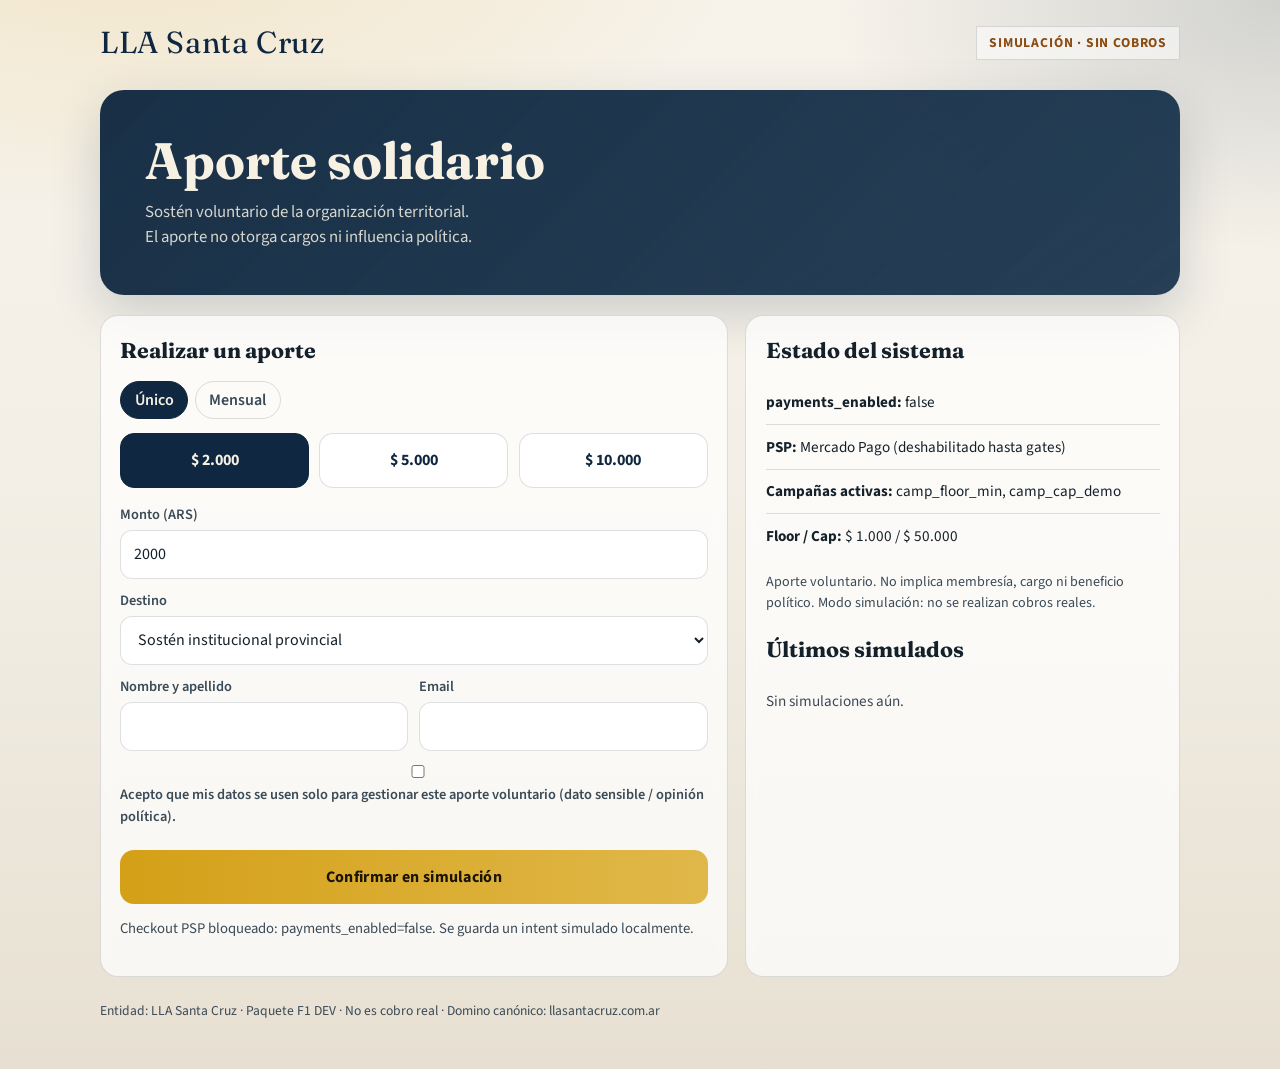
==== exports/lla-sc-aportes-f1/web/index.html @ 0441be8c "feat(lla-sc): F1 aportes mock + CampaignRules + G1 checklist End-to-end simulation package for LLA S" ====
<!doctype html>
<html lang="es-AR">
<head>
  <meta charset="utf-8" />
  <meta name="viewport" content="width=device-width, initial-scale=1" />
  <title>Aportes — LLA Santa Cruz (simulación F1)</title>
  <meta name="robots" content="noindex,nofollow" />
  <link rel="stylesheet" href="./styles.css" />
</head>
<body>
  <div class="wrap">
    <header class="topbar">
      <div class="brand">LLA Santa Cruz</div>
      <div class="badge" id="simBadge">Simulación · sin cobros</div>
    </header>

    <section class="hero">
      <h1>Aporte solidario</h1>
      <p>Sostén voluntario de la organización territorial. El aporte no otorga cargos ni influencia política.</p>
    </section>

    <div class="grid">
      <section class="panel" aria-labelledby="formTitle">
        <h2 id="formTitle">Realizar un aporte</h2>
        <div class="campaign-banner" id="campaignBanner" hidden></div>

        <div class="tabs" role="tablist">
          <button type="button" class="tab is-active" data-mode="one_time" id="tabOnce">Único</button>
          <button type="button" class="tab" data-mode="recurring" id="tabMonth">Mensual</button>
        </div>

        <div class="amounts" id="amountButtons" aria-label="Montos sugeridos"></div>

        <label for="amountInput">Monto (ARS)</label>
        <input id="amountInput" type="number" min="0" step="100" inputmode="numeric" />

        <label for="destination">Destino</label>
        <select id="destination"></select>

        <div class="row-2">
          <div>
            <label for="name">Nombre y apellido</label>
            <input id="name" type="text" autocomplete="name" />
          </div>
          <div>
            <label for="email">Email</label>
            <input id="email" type="email" autocomplete="email" />
          </div>
        </div>

        <label>
          <input id="consent" type="checkbox" />
          Acepto que mis datos se usen solo para gestionar este aporte voluntario (dato sensible / opinión política).
        </label>

        <button class="cta" id="submitBtn" type="button">Confirmar en simulación</button>
        <p class="note" id="statusNote"></p>
        <p class="error" id="errorBox" hidden></p>
        <div class="receipt" id="receiptBox" hidden></div>
      </section>

      <aside class="panel">
        <h2>Estado del sistema</h2>
        <ul class="side-list">
          <li><strong>payments_enabled:</strong> <span id="payFlag">false</span></li>
          <li><strong>PSP:</strong> Mercado Pago (deshabilitado hasta gates)</li>
          <li><strong>Campañas activas:</strong> <span id="activeCamps">—</span></li>
          <li><strong>Floor / Cap:</strong> <span id="floorCap">—</span></li>
        </ul>
        <p class="muted" id="disclaimerText"></p>
        <h2 style="margin-top:1.2rem">Últimos simulados</h2>
        <ul class="side-list" id="historyList"></ul>
      </aside>
    </div>

    <footer>
      Entidad: LLA Santa Cruz · Paquete F1 DEV · No es cobro real ·
      Domino canónico: llasantacruz.com.ar
    </footer>
  </div>

  <script src="./campaign-engine.js"></script>
  <script src="./app.js"></script>
</body>
</html>
---- exports/lla-sc-aportes-f1/web/styles.css ----
@import url("https://fonts.googleapis.com/css2?family=Fraunces:opsz,wght@9..144,600;9..144,700&family=Source+Sans+3:wght@400;600;700&display=swap");

:root {
  --ink: #14212b;
  --ink-soft: #3a4a57;
  --paper: #f3efe6;
  --paper-2: #e7e0d2;
  --band: #0f2740;
  --accent: #d4a017;
  --accent-ink: #1a1405;
  --ok: #1f6b4a;
  --warn: #8a4b12;
  --line: rgba(20, 33, 43, 0.14);
  --shadow: 0 18px 50px rgba(15, 39, 64, 0.18);
  --radius: 18px;
  --font-display: "Fraunces", Georgia, serif;
  --font-body: "Source Sans 3", "Segoe UI", sans-serif;
}

* { box-sizing: border-box; }

html, body {
  margin: 0;
  min-height: 100%;
  font-family: var(--font-body);
  color: var(--ink);
  background:
    radial-gradient(1200px 600px at 10% -10%, rgba(212, 160, 23, 0.18), transparent 55%),
    radial-gradient(900px 500px at 100% 0%, rgba(15, 39, 64, 0.16), transparent 50%),
    linear-gradient(180deg, #f7f3eb 0%, var(--paper) 45%, var(--paper-2) 100%);
}

body {
  line-height: 1.5;
}

.wrap {
  width: min(1080px, calc(100% - 2rem));
  margin: 0 auto;
  padding: 1.25rem 0 3rem;
}

.topbar {
  display: flex;
  justify-content: space-between;
  align-items: center;
  gap: 1rem;
  margin-bottom: 1.5rem;
}

.brand {
  font-family: var(--font-display);
  font-size: clamp(1.4rem, 2.5vw, 1.9rem);
  letter-spacing: 0.02em;
  color: var(--band);
}

.badge {
  display: inline-flex;
  align-items: center;
  gap: 0.4rem;
  padding: 0.35rem 0.75rem;
  border: 1px solid var(--line);
  background: rgba(255, 255, 255, 0.55);
  color: var(--warn);
  font-size: 0.85rem;
  font-weight: 700;
  text-transform: uppercase;
  letter-spacing: 0.06em;
}

.hero {
  position: relative;
  overflow: hidden;
  border-radius: calc(var(--radius) + 6px);
  background:
    linear-gradient(135deg, rgba(15, 39, 64, 0.96), rgba(20, 48, 74, 0.92)),
    repeating-linear-gradient(
      -35deg,
      rgba(212, 160, 23, 0.08) 0 12px,
      transparent 12px 24px
    );
  color: #f7f1e4;
  padding: clamp(1.6rem, 4vw, 2.8rem);
  box-shadow: var(--shadow);
  margin-bottom: 1.25rem;
}

.hero h1 {
  font-family: var(--font-display);
  font-size: clamp(2rem, 5vw, 3.2rem);
  line-height: 1.05;
  margin: 0 0 0.75rem;
  max-width: 14ch;
}

.hero p {
  margin: 0;
  max-width: 42ch;
  color: rgba(247, 241, 228, 0.86);
  font-size: 1.05rem;
}

.grid {
  display: grid;
  grid-template-columns: 1.3fr 0.9fr;
  gap: 1.1rem;
}

@media (max-width: 860px) {
  .grid { grid-template-columns: 1fr; }
}

.panel {
  background: rgba(255, 255, 255, 0.72);
  border: 1px solid var(--line);
  border-radius: var(--radius);
  padding: 1.15rem 1.2rem 1.3rem;
  backdrop-filter: blur(6px);
}

.panel h2 {
  font-family: var(--font-display);
  font-size: 1.35rem;
  margin: 0 0 0.85rem;
}

.campaign-banner {
  margin-bottom: 1rem;
  padding: 0.85rem 1rem;
  border-left: 4px solid var(--accent);
  background: rgba(212, 160, 23, 0.12);
  color: var(--ink-soft);
}

.amounts {
  display: grid;
  grid-template-columns: repeat(3, 1fr);
  gap: 0.65rem;
  margin: 0.85rem 0 1rem;
}

@media (max-width: 560px) {
  .amounts { grid-template-columns: 1fr; }
}

.amount-btn {
  appearance: none;
  border: 1px solid var(--line);
  background: #fff;
  border-radius: 14px;
  padding: 0.9rem 0.7rem;
  font: inherit;
  font-weight: 700;
  color: var(--band);
  cursor: pointer;
  transition: transform 0.15s ease, border-color 0.15s ease, background 0.15s ease;
}

.amount-btn:hover { transform: translateY(-1px); border-color: var(--accent); }
.amount-btn.is-active {
  background: var(--band);
  color: #f7f1e4;
  border-color: var(--band);
}

label {
  display: block;
  font-size: 0.9rem;
  font-weight: 600;
  color: var(--ink-soft);
  margin: 0.7rem 0 0.3rem;
}

input, select {
  width: 100%;
  border: 1px solid var(--line);
  border-radius: 12px;
  padding: 0.7rem 0.8rem;
  font: inherit;
  background: #fff;
  color: var(--ink);
}

.row-2 {
  display: grid;
  grid-template-columns: 1fr 1fr;
  gap: 0.7rem;
}

@media (max-width: 560px) {
  .row-2 { grid-template-columns: 1fr; }
}

.tabs {
  display: flex;
  gap: 0.4rem;
  margin-bottom: 0.8rem;
}

.tab {
  border: 1px solid var(--line);
  background: transparent;
  border-radius: 999px;
  padding: 0.4rem 0.85rem;
  font: inherit;
  font-weight: 600;
  cursor: pointer;
  color: var(--ink-soft);
}

.tab.is-active {
  background: var(--band);
  color: #f7f1e4;
  border-color: var(--band);
}

.cta {
  margin-top: 1.1rem;
  width: 100%;
  border: 0;
  border-radius: 14px;
  padding: 0.95rem 1rem;
  font: inherit;
  font-weight: 700;
  letter-spacing: 0.02em;
  background: linear-gradient(90deg, var(--accent), #e0b84a);
  color: var(--accent-ink);
  cursor: pointer;
  transition: filter 0.15s ease, transform 0.15s ease;
}

.cta:hover { filter: brightness(1.03); transform: translateY(-1px); }
.cta:disabled {
  cursor: not-allowed;
  filter: grayscale(0.3);
  opacity: 0.75;
  transform: none;
}

.note, .error, .ok {
  margin-top: 0.85rem;
  font-size: 0.92rem;
}

.note { color: var(--ink-soft); }
.error { color: #8b1e1e; font-weight: 600; }
.ok { color: var(--ok); font-weight: 600; }

.side-list {
  list-style: none;
  margin: 0;
  padding: 0;
}

.side-list li {
  padding: 0.65rem 0;
  border-bottom: 1px solid var(--line);
  font-size: 0.95rem;
}

.side-list li:last-child { border-bottom: 0; }

.muted { color: var(--ink-soft); font-size: 0.88rem; }

.receipt {
  margin-top: 1rem;
  padding: 0.85rem 1rem;
  border-radius: 12px;
  background: rgba(31, 107, 74, 0.08);
  border: 1px dashed rgba(31, 107, 74, 0.35);
}

.boosted option { font-weight: 700; }

footer {
  margin-top: 1.5rem;
  color: var(--ink-soft);
  font-size: 0.85rem;
}
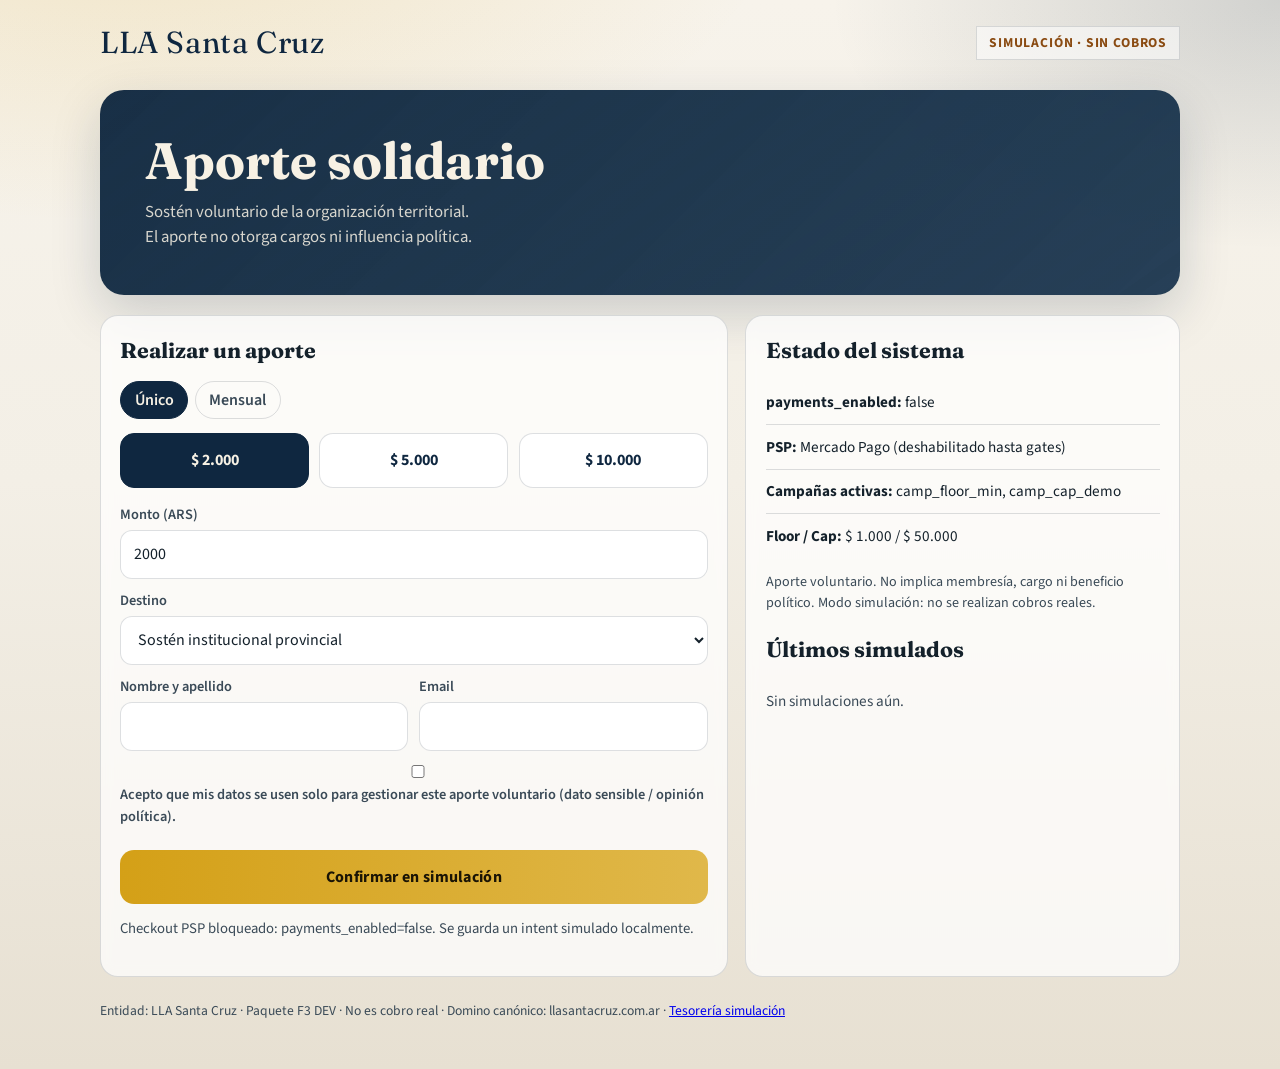
==== commit 7f32eba5: "feat(lla-sc): F3 treasury simulation ledger CSV receipts Add reconcile/export/comprobante HTML and t" ====
--- a/exports/lla-sc-aportes-f1/web/index.html
+++ b/exports/lla-sc-aportes-f1/web/index.html
@@ -74,8 +74,9 @@
     </div>
 
     <footer>
-      Entidad: LLA Santa Cruz · Paquete F1 DEV · No es cobro real ·
-      Domino canónico: llasantacruz.com.ar
+      Entidad: LLA Santa Cruz · Paquete F3 DEV · No es cobro real ·
+      Domino canónico: llasantacruz.com.ar ·
+      <a href="./tesoreria.html">Tesorería simulación</a>
     </footer>
   </div>
 
--- a/exports/lla-sc-aportes-f1/web/styles.css
+++ b/exports/lla-sc-aportes-f1/web/styles.css
@@ -273,6 +273,56 @@
 
 .boosted option { font-weight: 700; }
 
+.actions {
+  display: flex;
+  flex-wrap: wrap;
+  gap: 0.75rem;
+  align-items: center;
+}
+
+a.btn, button.btn {
+  display: inline-flex;
+  align-items: center;
+  justify-content: center;
+  padding: 0.55rem 0.95rem;
+  border-radius: 999px;
+  border: 1px solid var(--band);
+  background: var(--band);
+  color: #f7f3eb;
+  text-decoration: none;
+  font: inherit;
+  font-weight: 600;
+  cursor: pointer;
+}
+
+a.btn.secondary, button.btn.secondary {
+  background: transparent;
+  color: var(--band);
+}
+
+.table-wrap {
+  overflow-x: auto;
+}
+
+table.data {
+  width: 100%;
+  border-collapse: collapse;
+  font-size: 0.92rem;
+}
+
+table.data th,
+table.data td {
+  text-align: left;
+  padding: 0.55rem 0.4rem;
+  border-bottom: 1px solid var(--line);
+  vertical-align: middle;
+}
+
+table.data th {
+  color: var(--ink-soft);
+  font-weight: 600;
+}
+
 footer {
   margin-top: 1.5rem;
   color: var(--ink-soft);
